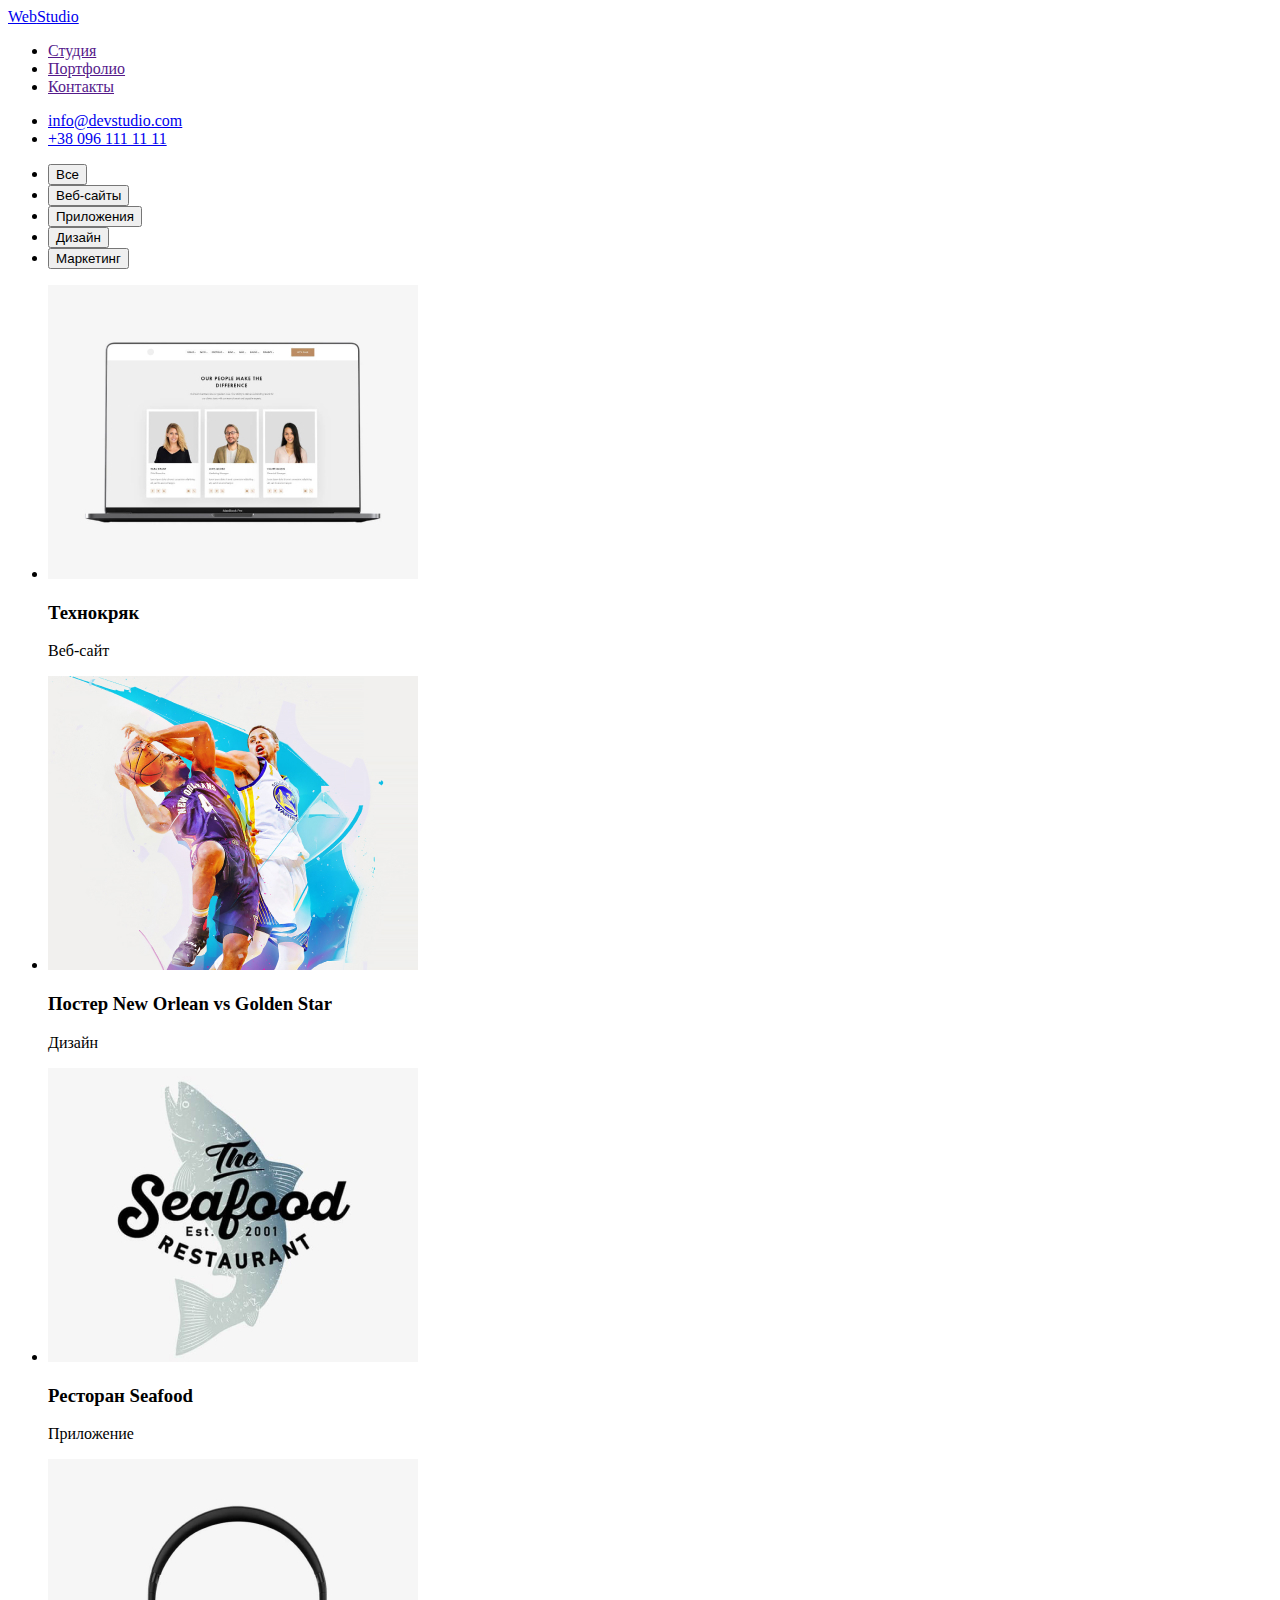
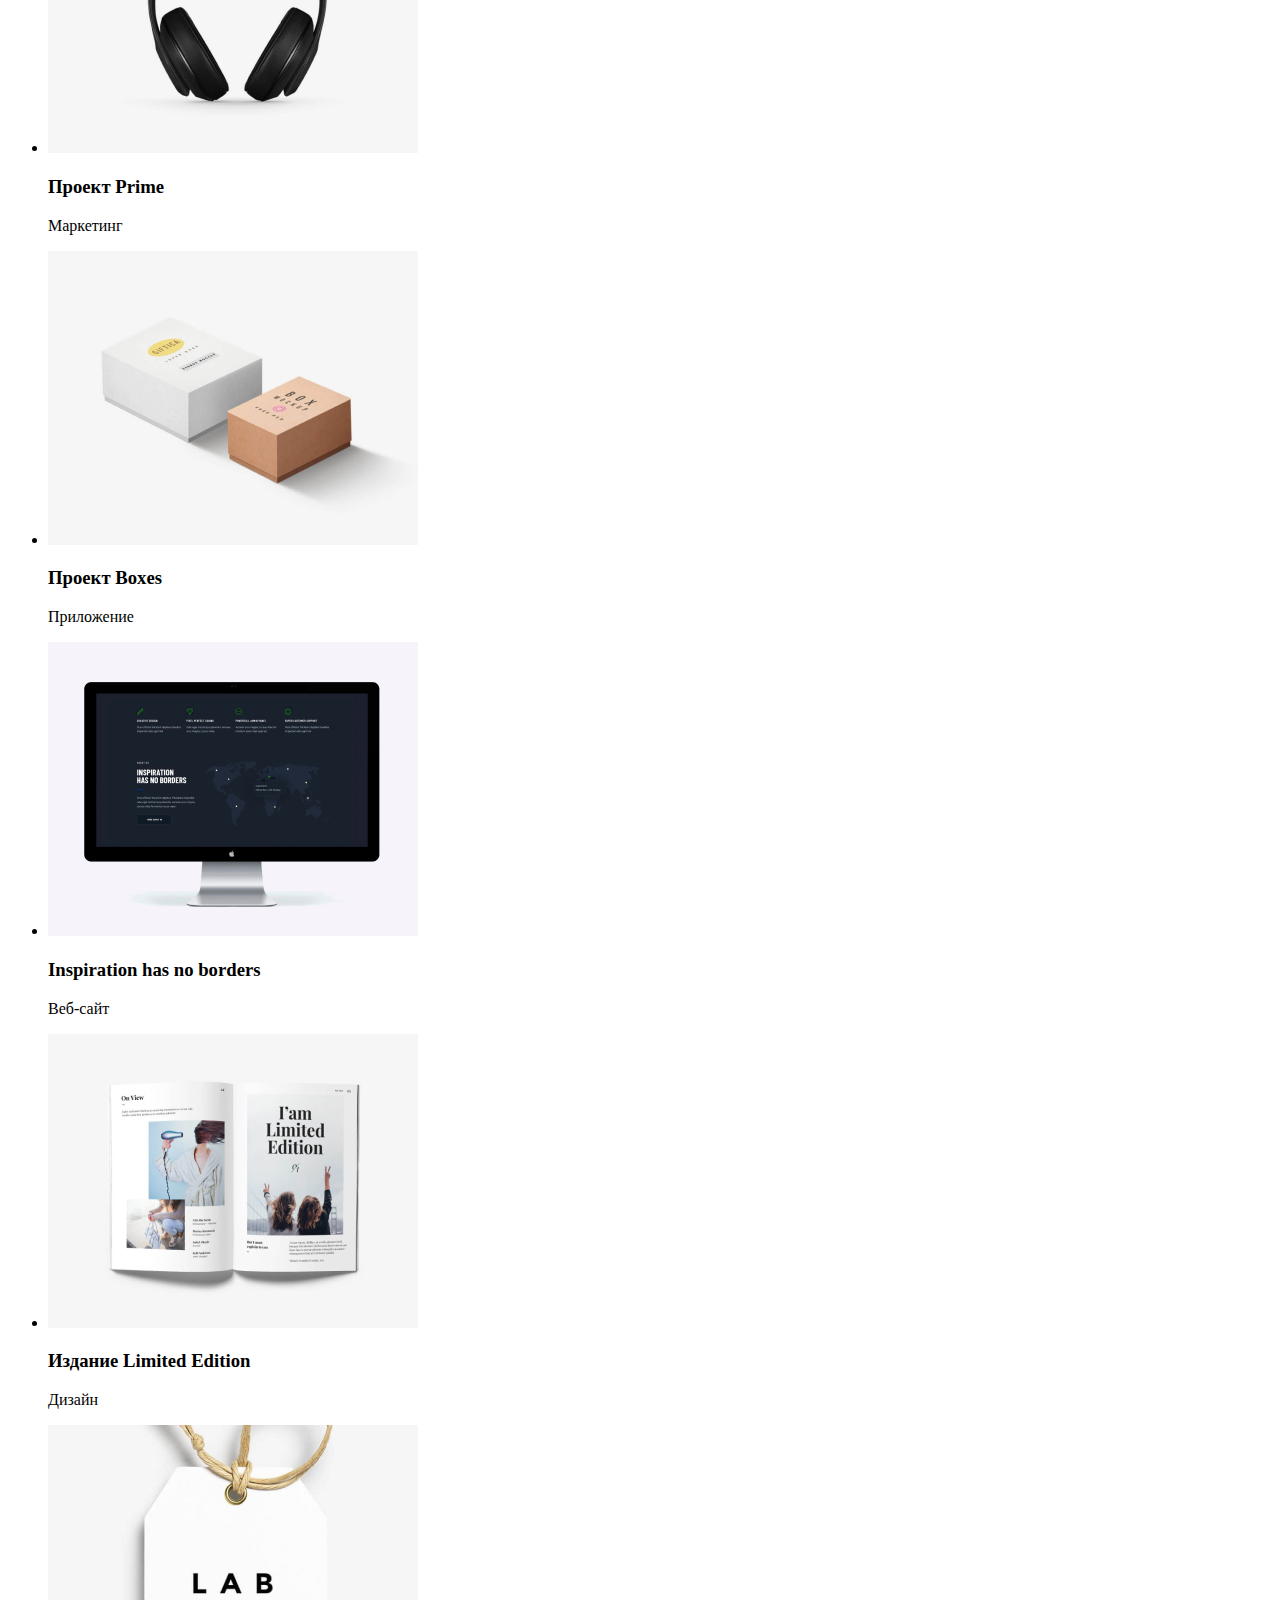
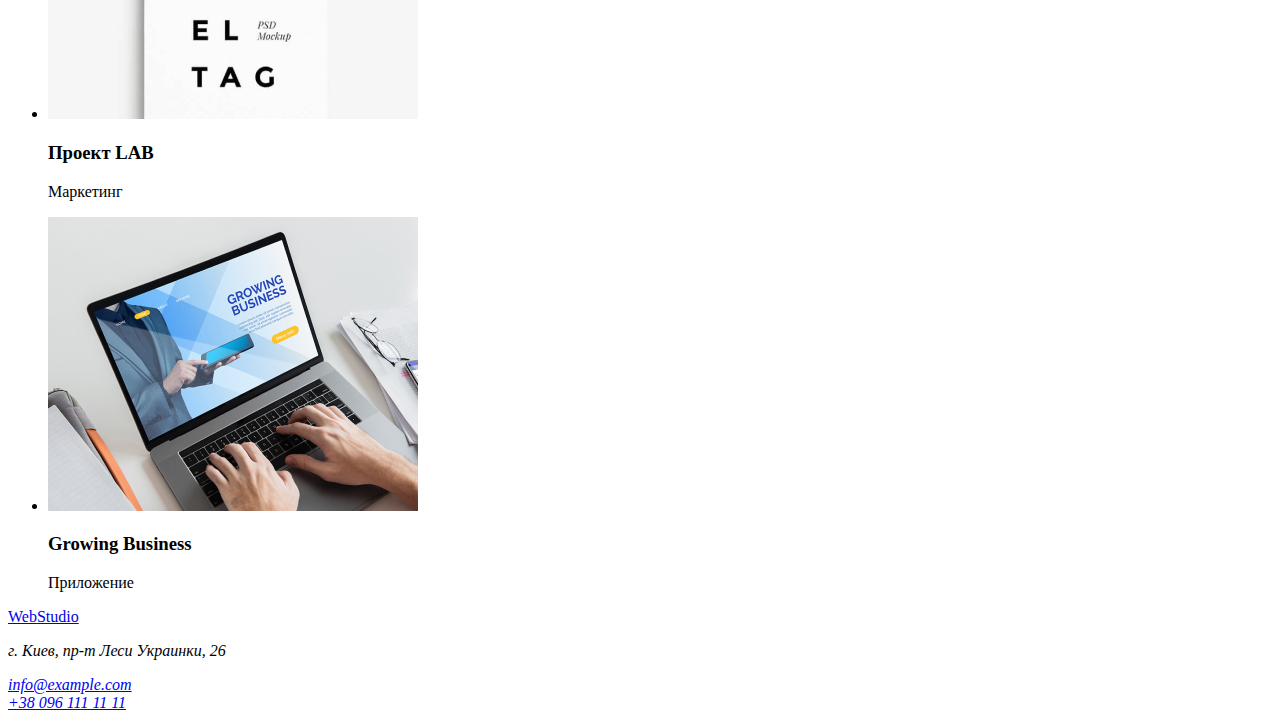
==== portfolio.html @ 09f895d4 "Create portfolio.html" ====
<!DOCTYPE html>
<html lang="ru">
  <head>
    <meta charset="UTF-8" />
    <meta http-equiv="X-UA-Compatible" content="IE=edge" />
    <meta name="viewport" content="width=device-width, initial-scale=1.0" />
    <title>Портфолио</title>
  </head>
  <body>
    <header>
      <nav>
        <a href="/"><span>Web</span>Studio</a>
        <ul>
          <li><a href="">Студия</a></li>
          <li><a href="">Портфолио</a></li>
          <li><a href="">Контакты</a></li>
        </ul>
      </nav>
      <ul>
        <li><a href="mailto:info@devstudio.com">info@devstudio.com</a></li>
        <li><a href="tel:+380961111111">+38 096 111 11 11</a></li>
      </ul>
    </header>
    <main>
      <div class="filters">
        <!--группа кнопок для фильтра портфолио -->
        <ul>
          <li>
            <button type="button">Все</button>
          </li>
          <li>
            <button type="button">Веб-сайты</button>
          </li>
          <li>
            <button type="button">Приложения</button>
          </li>
          <li>
            <button type="button">Дизайн</button>
          </li>
          <li>
            <button type="button">Маркетинг</button>
          </li>
        </ul>
      </div>
      <section class="project-list">
        <ul>
          <li>
            <img
              src="images/imgp1.jpg"
              alt="открытое окно сайта в браузере на
            экране ноутбука"
              width="370"
            />
            <h3>Технокряк</h3>
            <p>Веб-сайт</p>
          </li>
          <li>
            <img
              src="images/imgp2.jpg"
              alt="два баскетболиста деруться за мяч"
              width="370"
            />
            <h3>Постер <span lang="en">New Orlean vs Golden Star</span></h3>
            <p>Дизайн</p>
          </li>
          <li>
            <img
              src="images/imgp3.jpg"
              alt="логотип рыбного ресторана"
              width="370"
            />
            <h3>Ресторан <span lang="en">Seafood</span></h3>
            <p>Приложение</p>
          </li>
          <li>
            <img src="images/imgp4.jpg" alt="наушники" width="370" />
            <h3>Проект <span lang="en">Prime</span></h3>
            <p>Маркетинг</p>
          </li>
          <li>
            <img
              src="images/imgp5.jpg"
              alt="большая белая коробка и маленькая розовая"
              width="370"
            />
            <h3>Проект <span lang="en">Boxes</span></h3>
            <p>Приложение</p>
          </li>
          <li>
            <img
              src="images/imgp6.jpg"
              alt="открытое окно сайта в браузере на
            экране компьютера"
              width="370"
            />
            <h3 lang="en">Inspiration has no borders</h3>
            <p>Веб-сайт</p>
          </li>
          <li>
            <img src="images/imgp7.jpg" alt="разворот издания" width="370" />
            <h3>Издание <span lang="en">Limited Edition</span></h3>
            <p>Дизайн</p>
          </li>
          <li>
            <img
              src="images/imgp8.jpg"
              alt="этикетка для проекта"
              width="370"
            />
            <h3>Проект <span lang="en">LAB</span></h3>
            <p>Маркетинг</p>
          </li>
          <li>
            <img
              src="images/imgp9.jpg"
              alt="руки на клавиатуре ноутбука с открытым приложением для бизнесса"
              width="370"
            />
            <h3 lang="en">Growing Business</h3>
            <p>Приложение</p>
          </li>
        </ul>
      </section>
    </main>
    <footer>
      <a href="/"><span>Web</span>Studio</a>
      <address>
        <p>г. Киев, пр-т Леси Украинки, 26</p>
        <a href="mailto:info@example.com">info@example.com</a><br />
        <a href="tel:+380961111111">+38 096 111 11 11</a>
      </address>
    </footer>
  </body>
</html>
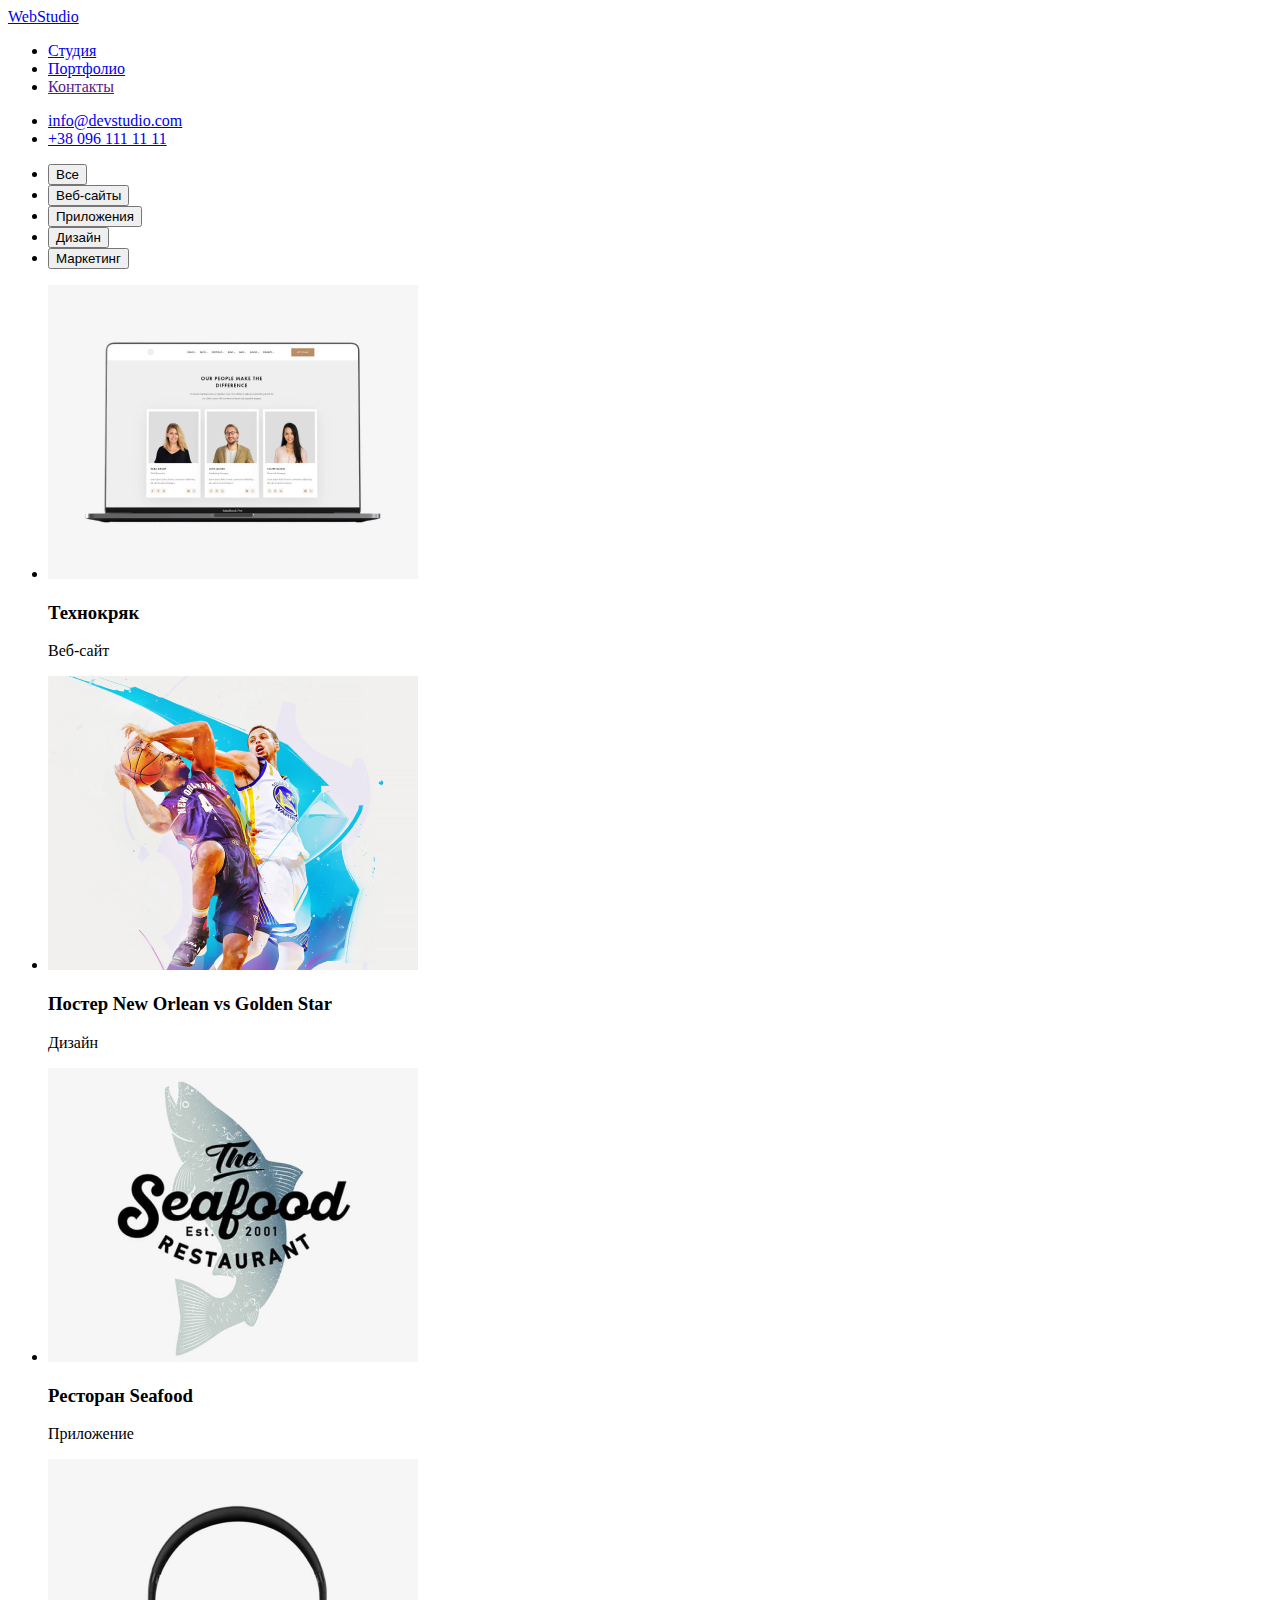
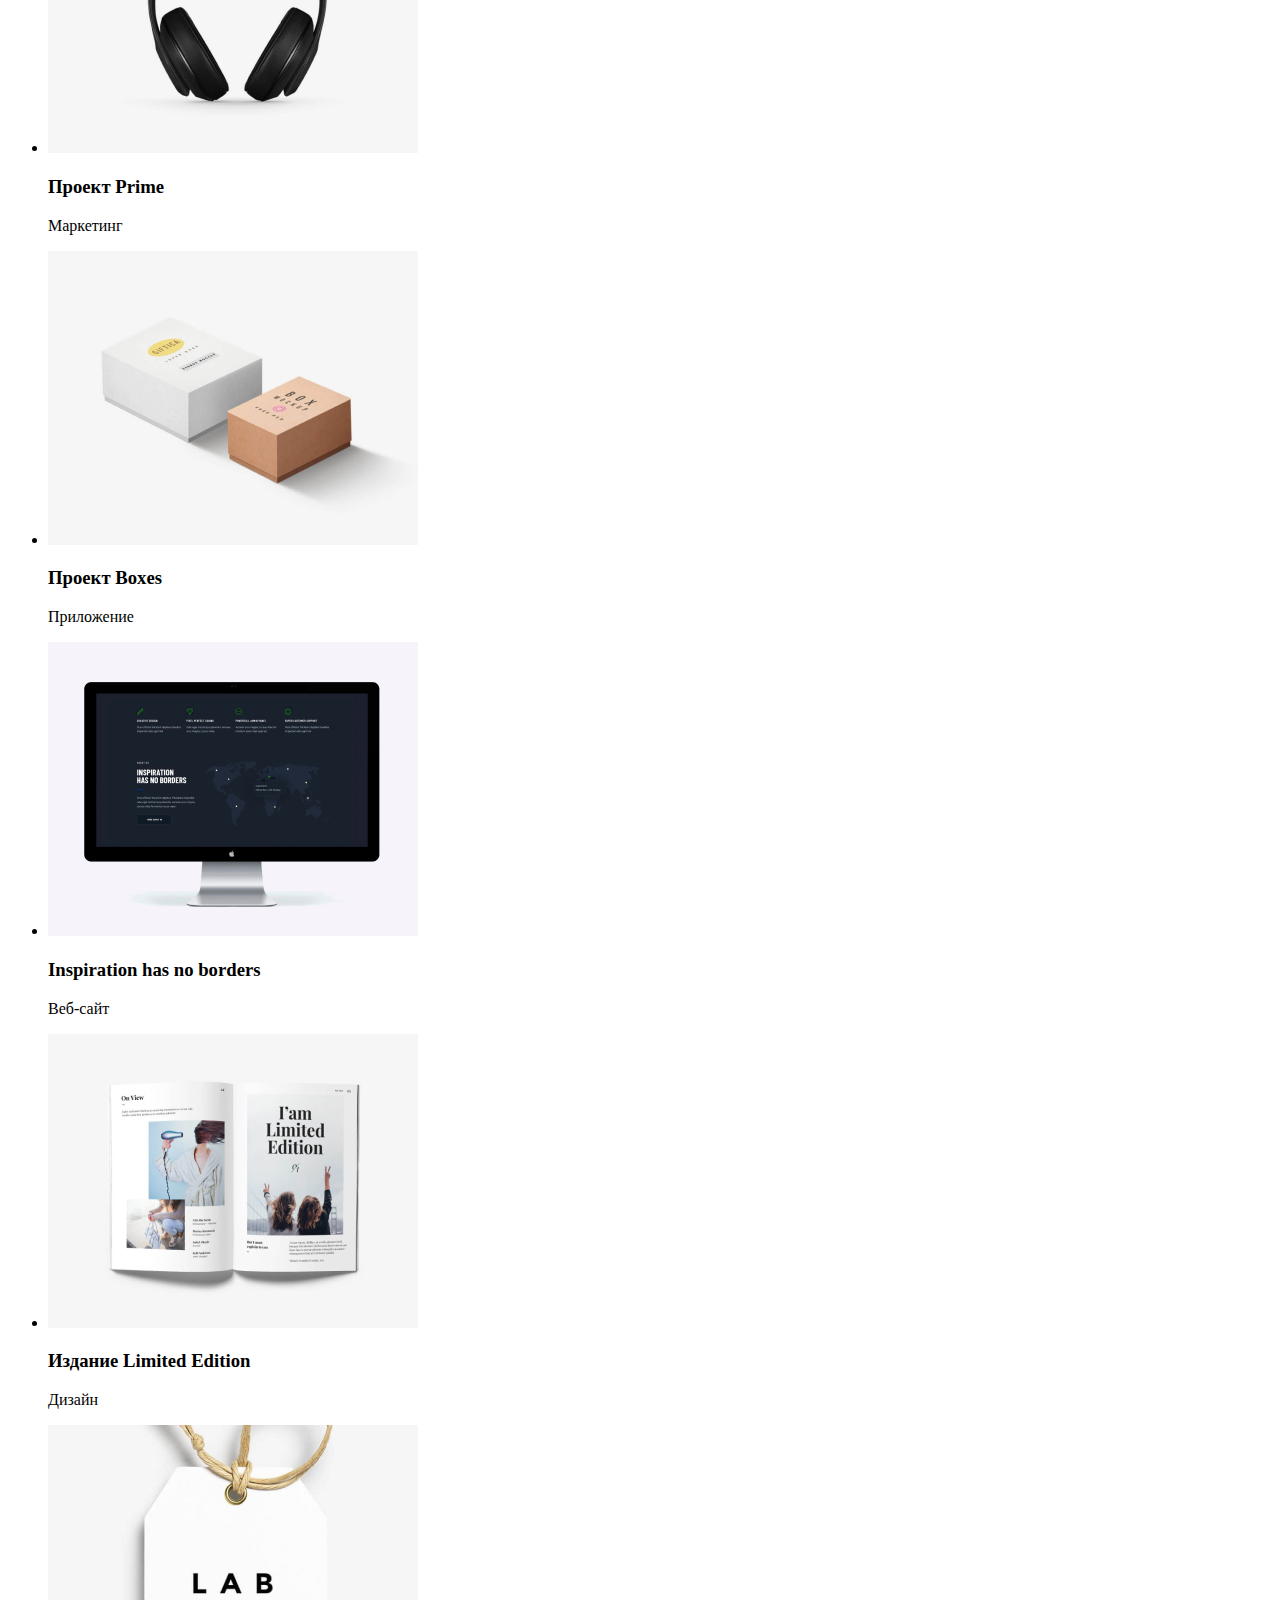
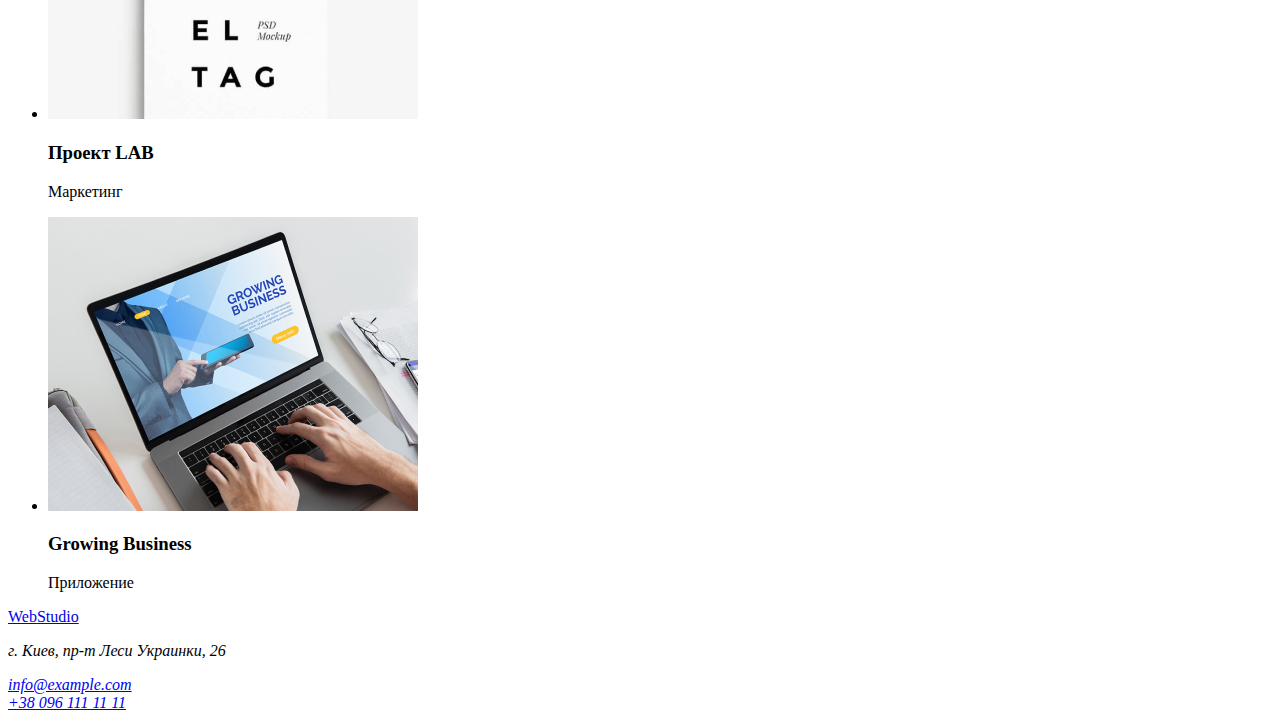
==== commit 1511fd9a: "added navigation links" ====
--- a/portfolio.html
+++ b/portfolio.html
@@ -9,10 +9,10 @@
   <body>
     <header>
       <nav>
-        <a href="/"><span>Web</span>Studio</a>
+        <a href="./index.html"><span>Web</span>Studio</a>
         <ul>
-          <li><a href="">Студия</a></li>
-          <li><a href="">Портфолио</a></li>
+          <li><a href="./index.html">Студия</a></li>
+          <li><a href="./portfolio.html">Портфолио</a></li>
           <li><a href="">Контакты</a></li>
         </ul>
       </nav>
@@ -123,7 +123,7 @@
       </section>
     </main>
     <footer>
-      <a href="/"><span>Web</span>Studio</a>
+      <a href="./index.html"><span>Web</span>Studio</a>
       <address>
         <p>г. Киев, пр-т Леси Украинки, 26</p>
         <a href="mailto:info@example.com">info@example.com</a><br />
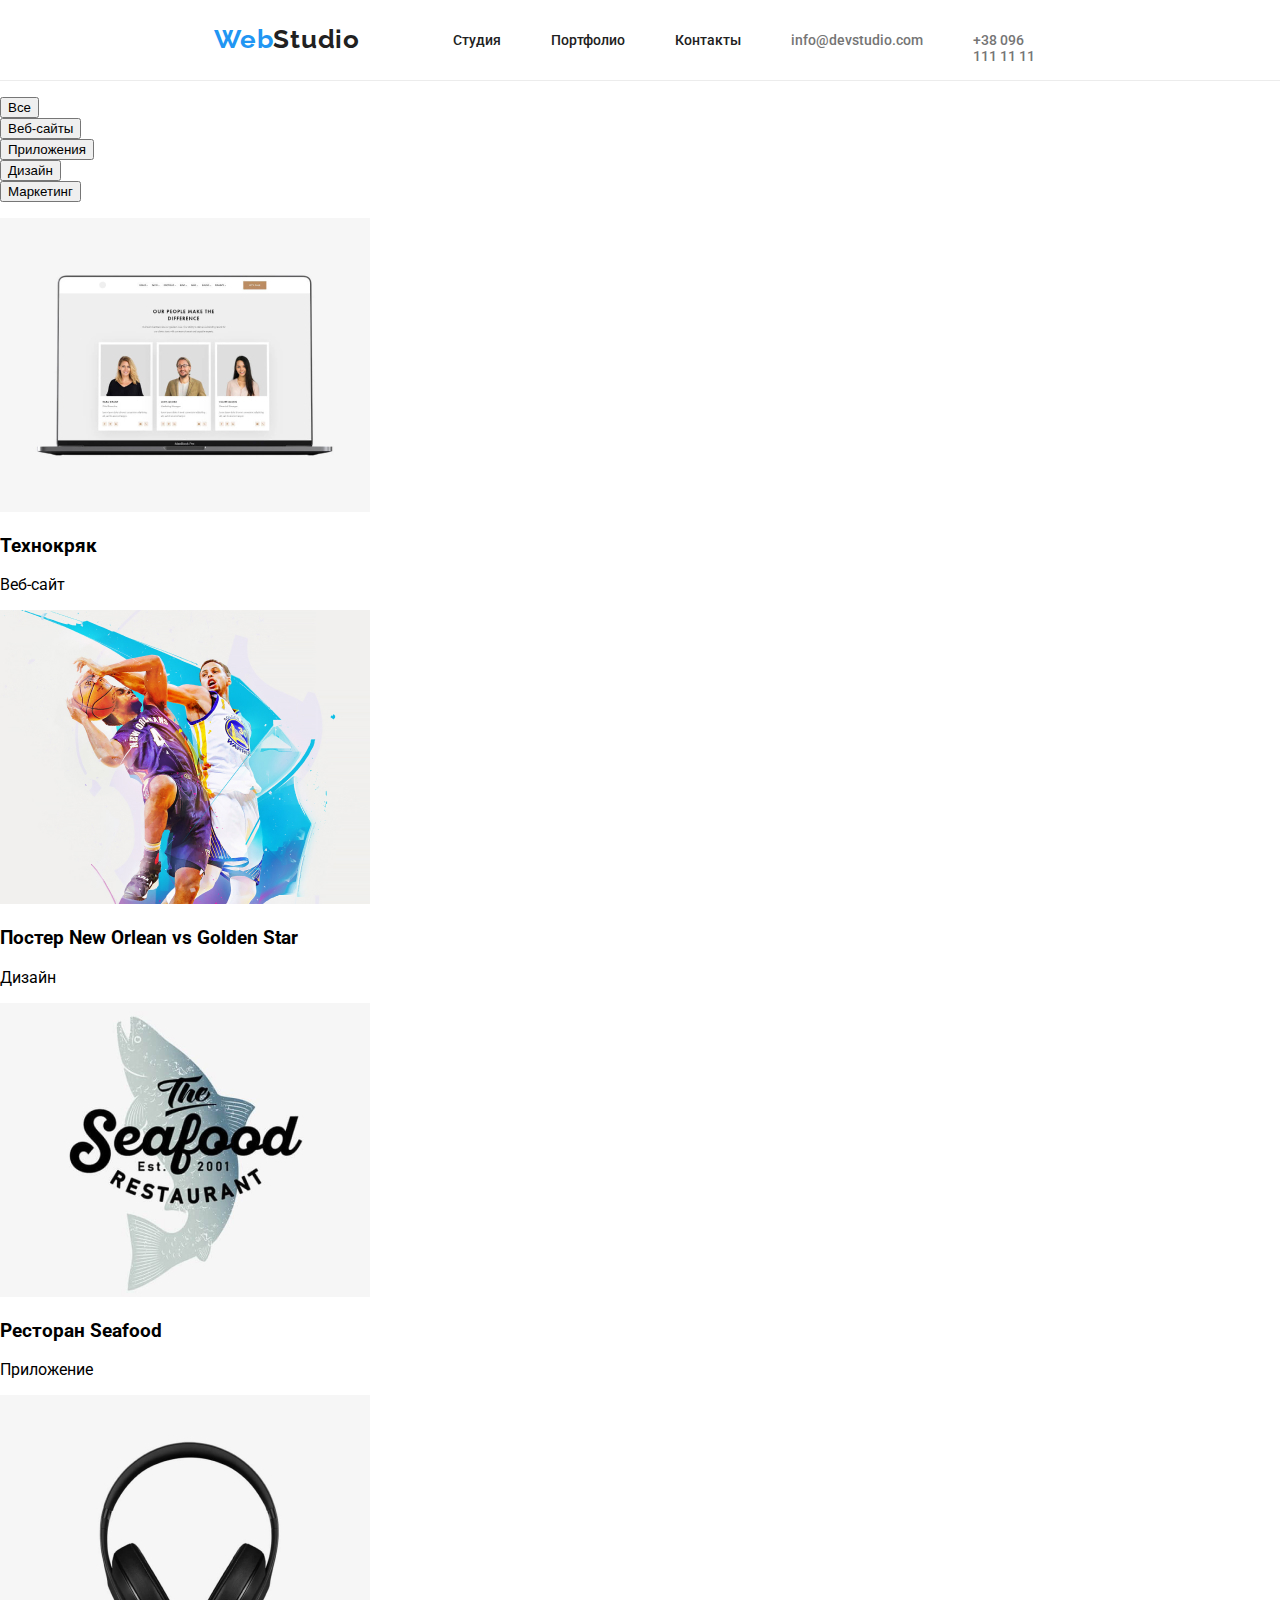
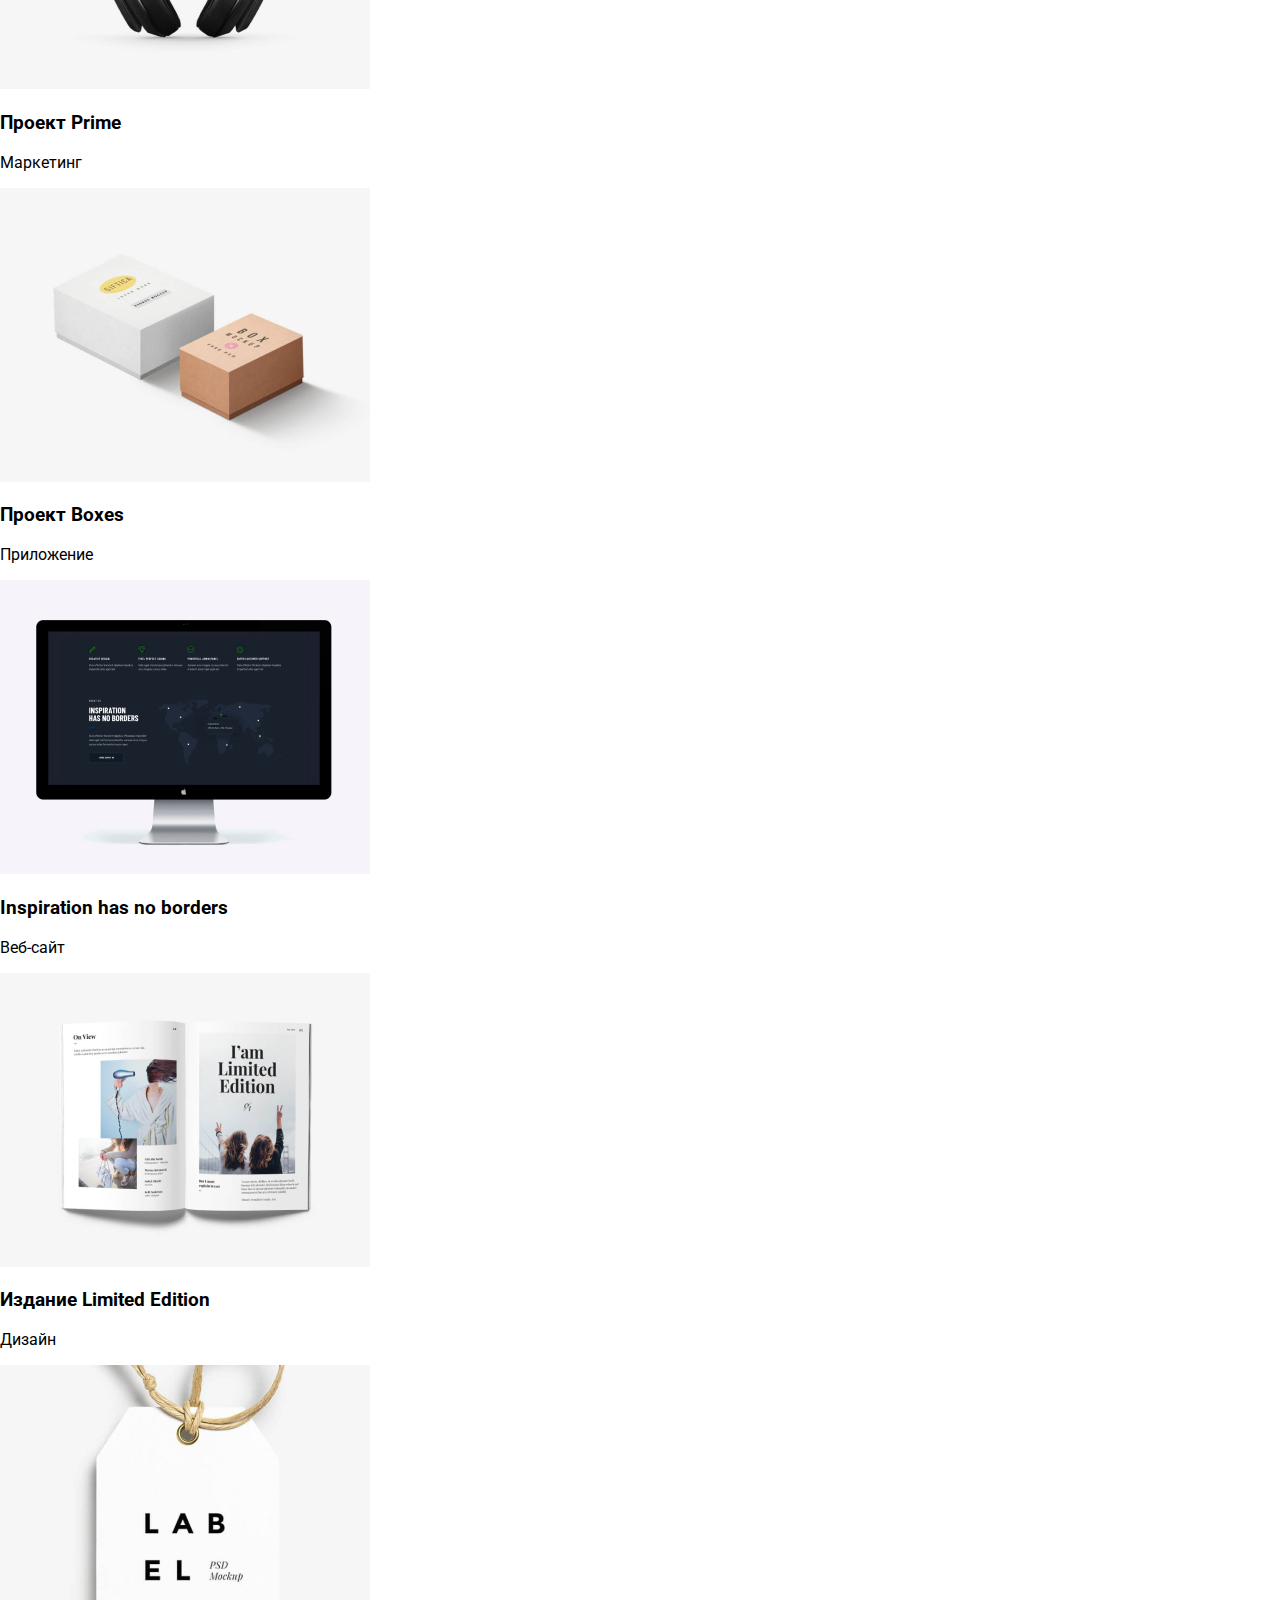
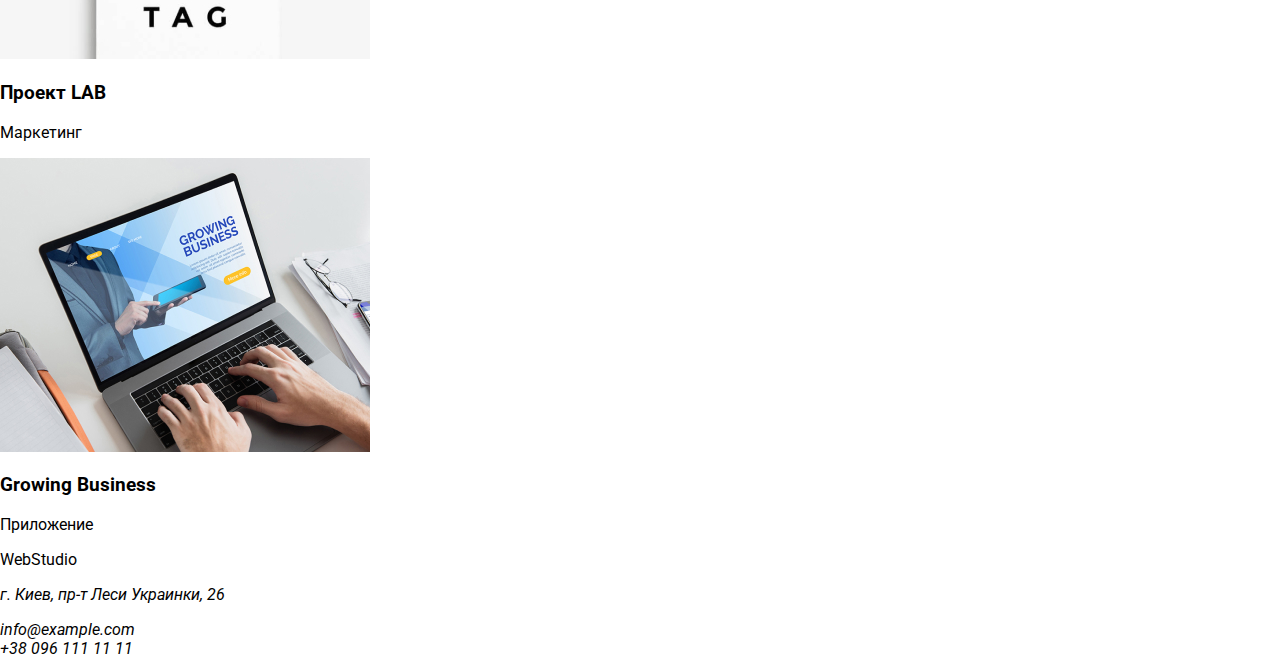
==== commit 362cf83b: "style for header" ====
--- a/portfolio.html
+++ b/portfolio.html
@@ -5,18 +5,27 @@
     <meta http-equiv="X-UA-Compatible" content="IE=edge" />
     <meta name="viewport" content="width=device-width, initial-scale=1.0" />
     <title>Портфолио</title>
+    <link rel="stylesheet" href="./css/styles.css" />
+    <link rel="preconnect" href="https://fonts.googleapis.com" />
+    <link rel="preconnect" href="https://fonts.gstatic.com" crossorigin />
+    <link
+      href="https://fonts.googleapis.com/css2?family=Raleway:wght@700&family=Roboto:wght@400;500;700;900&display=swap"
+      rel="stylesheet"
+    />
   </head>
   <body>
-    <header>
-      <nav>
-        <a href="./index.html"><span>Web</span>Studio</a>
-        <ul>
+    <header class="page-header">
+      <nav class="navigation">
+        <a class="logo" href="./index.html"
+          ><span class="blue">Web</span>Studio</a
+        >
+        <ul class="site-nav">
           <li><a href="./index.html">Студия</a></li>
           <li><a href="./portfolio.html">Портфолио</a></li>
           <li><a href="">Контакты</a></li>
         </ul>
       </nav>
-      <ul>
+      <ul class="contacts">
         <li><a href="mailto:info@devstudio.com">info@devstudio.com</a></li>
         <li><a href="tel:+380961111111">+38 096 111 11 11</a></li>
       </ul>
--- a/css/styles.css
+++ b/css/styles.css
@@ -0,0 +1,58 @@
+body {
+  margin: 0px;
+  font-family: "Roboto", sans-serif;
+}
+.page-header {
+  width: 100%;
+  height: 80px;
+  border-bottom: 1px solid #ececec;
+  color: #212121;
+  font-size: 14px;
+  font-weight: 500;
+}
+.page-header,
+.navigation,
+.site-nav,
+.contacts {
+  display: flex;
+}
+.logo {
+  font-family: "Raleway", sans-serif;
+  font-size: 26px;
+  font-weight: 700;
+  letter-spacing: 0.03em;
+  margin: 24px 68px 25px 214px;
+}
+.blue {
+  color: #2196f3;
+}
+/* this makes my buttons black */
+a,
+a.logo:hover {
+  text-decoration: none;
+  color: inherit;
+}
+a:hover,
+a:focus {
+  text-decoration: none;
+  color: #2196f3;
+}
+li {
+  list-style-type: none;
+}
+ul {
+  padding-left: 0;
+}
+.site-nav,
+.contacts {
+  margin: 0;
+}
+.site-nav li,
+.contacts li {
+  margin: 32px 25px 0px 25px;
+}
+.contacts {
+  margin-left: auto;
+  margin-right: 215px;
+  color: #757575;
+}
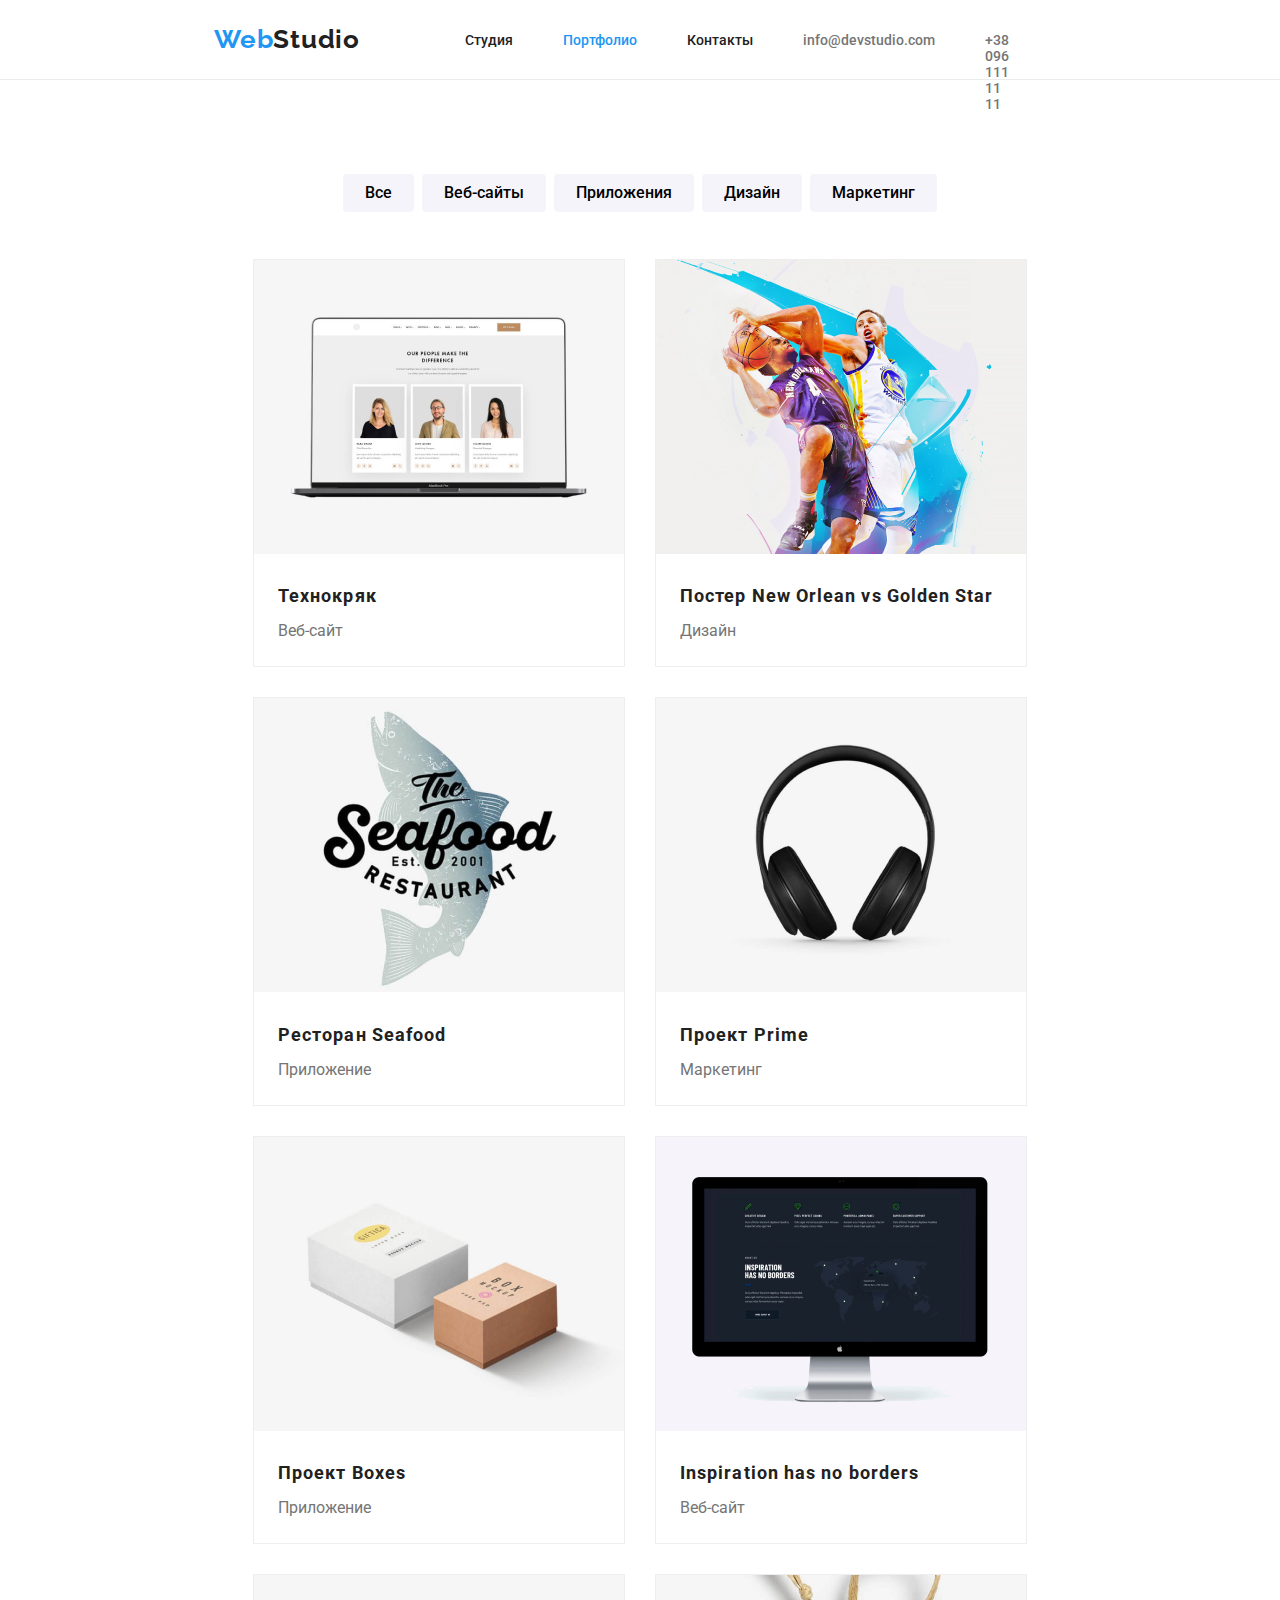
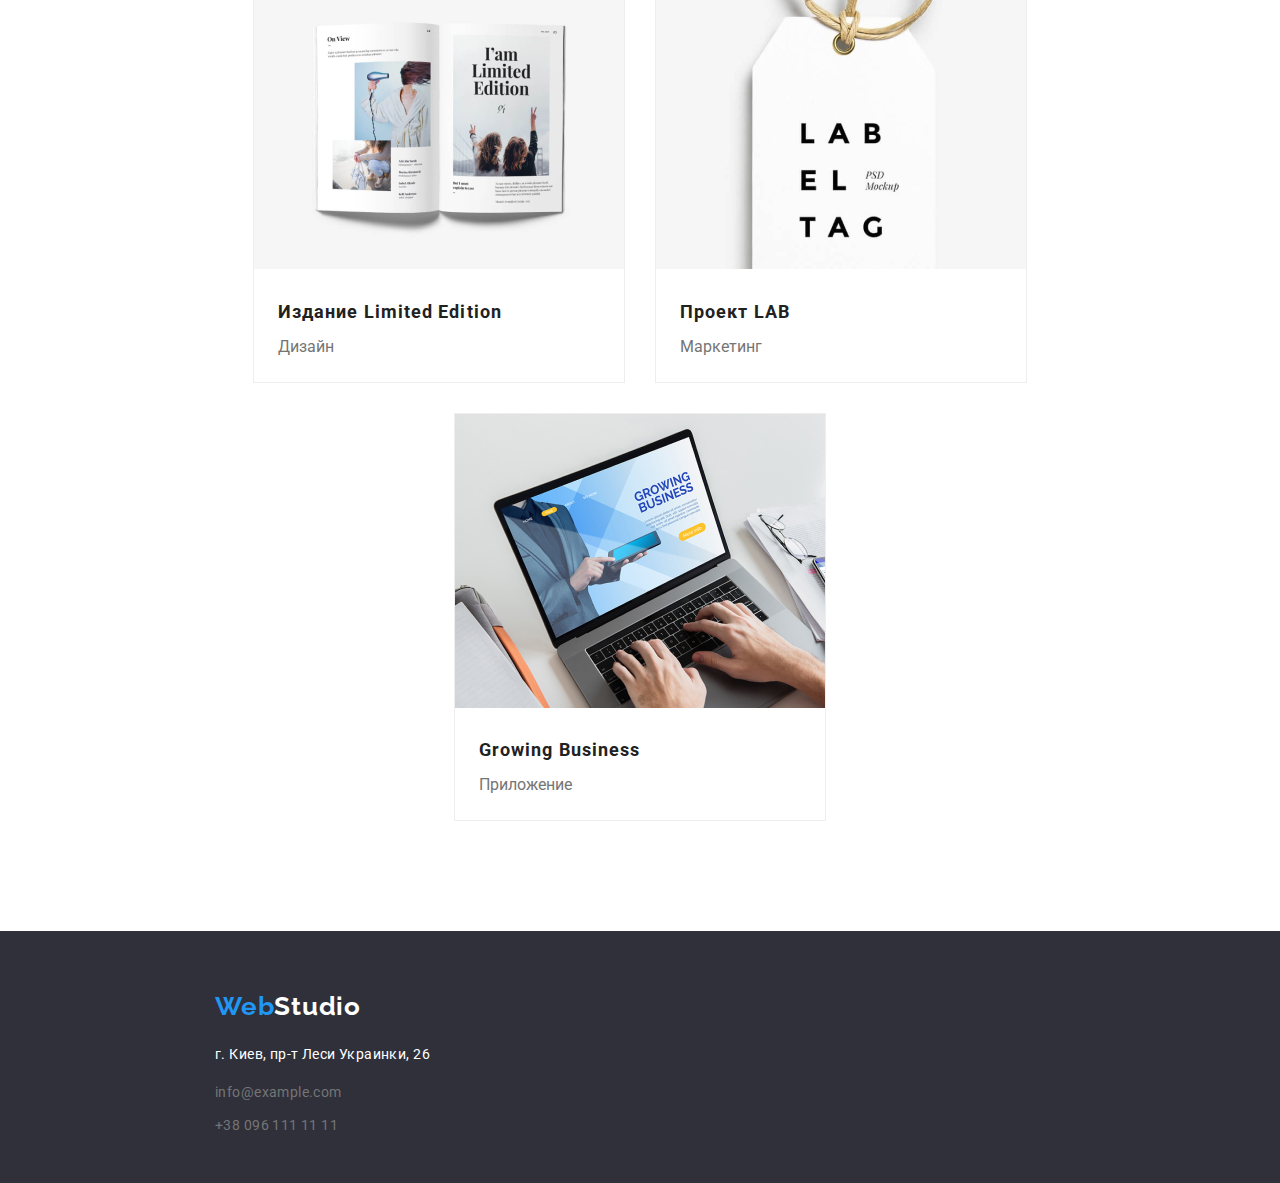
==== commit 61a68b00: "styles for index and portfolio" ====
--- a/portfolio.html
+++ b/portfolio.html
@@ -5,6 +5,10 @@
     <meta http-equiv="X-UA-Compatible" content="IE=edge" />
     <meta name="viewport" content="width=device-width, initial-scale=1.0" />
     <title>Портфолио</title>
+    <link
+      rel="stylesheet"
+      href="https://cdnjs.cloudflare.com/ajax/libs/modern-normalize/1.0.0/modern-normalize.min.css"
+    />
     <link rel="stylesheet" href="./css/styles.css" />
     <link rel="preconnect" href="https://fonts.googleapis.com" />
     <link rel="preconnect" href="https://fonts.gstatic.com" crossorigin />
@@ -21,7 +25,7 @@
         >
         <ul class="site-nav">
           <li><a href="./index.html">Студия</a></li>
-          <li><a href="./portfolio.html">Портфолио</a></li>
+          <li><a class="current-page" href="./portfolio.html">Портфолио</a></li>
           <li><a href="">Контакты</a></li>
         </ul>
       </nav>
@@ -33,110 +37,117 @@
     <main>
       <div class="filters">
         <!--группа кнопок для фильтра портфолио -->
-        <ul>
+        <ul class="button-group">
           <li>
-            <button type="button">Все</button>
+            <button class="button" type="button">Все</button>
           </li>
           <li>
-            <button type="button">Веб-сайты</button>
+            <button class="button" type="button">Веб-сайты</button>
           </li>
           <li>
-            <button type="button">Приложения</button>
+            <button class="button" type="button">Приложения</button>
           </li>
           <li>
-            <button type="button">Дизайн</button>
+            <button class="button" type="button">Дизайн</button>
           </li>
           <li>
-            <button type="button">Маркетинг</button>
+            <button class="button" type="button">Маркетинг</button>
           </li>
         </ul>
       </div>
       <section class="project-list">
-        <ul>
-          <li>
+        <ul class="project-items">
+          <li class="item">
             <img
               src="images/imgp1.jpg"
               alt="открытое окно сайта в браузере на
             экране ноутбука"
               width="370"
             />
-            <h3>Технокряк</h3>
-            <p>Веб-сайт</p>
+            <h3 class="item-title">Технокряк</h3>
+            <p class="item-description">Веб-сайт</p>
           </li>
-          <li>
+          <li class="item">
             <img
               src="images/imgp2.jpg"
               alt="два баскетболиста деруться за мяч"
               width="370"
             />
-            <h3>Постер <span lang="en">New Orlean vs Golden Star</span></h3>
-            <p>Дизайн</p>
+            <h3 class="item-title">
+              Постер <span lang="en">New Orlean vs Golden Star</span>
+            </h3>
+            <p class="item-description">Дизайн</p>
           </li>
-          <li>
+          <li class="item">
             <img
               src="images/imgp3.jpg"
               alt="логотип рыбного ресторана"
               width="370"
             />
-            <h3>Ресторан <span lang="en">Seafood</span></h3>
-            <p>Приложение</p>
+            <h3 class="item-title">Ресторан <span lang="en">Seafood</span></h3>
+            <p class="item-description">Приложение</p>
           </li>
-          <li>
+          <li class="item">
             <img src="images/imgp4.jpg" alt="наушники" width="370" />
-            <h3>Проект <span lang="en">Prime</span></h3>
-            <p>Маркетинг</p>
+            <h3 class="item-title">Проект <span lang="en">Prime</span></h3>
+            <p class="item-description">Маркетинг</p>
           </li>
-          <li>
+          <li class="item">
             <img
               src="images/imgp5.jpg"
               alt="большая белая коробка и маленькая розовая"
               width="370"
             />
-            <h3>Проект <span lang="en">Boxes</span></h3>
-            <p>Приложение</p>
+            <h3 class="item-title">Проект <span lang="en">Boxes</span></h3>
+            <p class="item-description">Приложение</p>
           </li>
-          <li>
+          <li class="item">
             <img
               src="images/imgp6.jpg"
               alt="открытое окно сайта в браузере на
             экране компьютера"
               width="370"
             />
-            <h3 lang="en">Inspiration has no borders</h3>
-            <p>Веб-сайт</p>
+            <h3 class="item-title" lang="en">Inspiration has no borders</h3>
+            <p class="item-description">Веб-сайт</p>
           </li>
-          <li>
+          <li class="item">
             <img src="images/imgp7.jpg" alt="разворот издания" width="370" />
-            <h3>Издание <span lang="en">Limited Edition</span></h3>
-            <p>Дизайн</p>
+            <h3 class="item-title">
+              Издание <span lang="en">Limited Edition</span>
+            </h3>
+            <p class="item-description">Дизайн</p>
           </li>
-          <li>
+          <li class="item">
             <img
               src="images/imgp8.jpg"
               alt="этикетка для проекта"
               width="370"
             />
-            <h3>Проект <span lang="en">LAB</span></h3>
-            <p>Маркетинг</p>
+            <h3 class="item-title">Проект <span lang="en">LAB</span></h3>
+            <p class="item-description">Маркетинг</p>
           </li>
-          <li>
+          <li class="item">
             <img
               src="images/imgp9.jpg"
               alt="руки на клавиатуре ноутбука с открытым приложением для бизнесса"
               width="370"
             />
-            <h3 lang="en">Growing Business</h3>
-            <p>Приложение</p>
+            <h3 class="item-title" lang="en">Growing Business</h3>
+            <p class="item-description">Приложение</p>
           </li>
         </ul>
       </section>
     </main>
-    <footer>
-      <a href="./index.html"><span>Web</span>Studio</a>
-      <address>
+    <footer class="page-footer">
+      <a class="logo" href="./index.html"
+        ><span class="blue">Web</span>Studio</a
+      >
+      <address class="address">
         <p>г. Киев, пр-т Леси Украинки, 26</p>
-        <a href="mailto:info@example.com">info@example.com</a><br />
-        <a href="tel:+380961111111">+38 096 111 11 11</a>
+        <a class="contacts" href="mailto:info@example.com">info@example.com</a
+        ><br />
+        <a class="contacts" href="tel:+380961111111">+38 096 111 11 11</a>
       </address>
     </footer>
   </body>
--- a/css/styles.css
+++ b/css/styles.css
@@ -1,14 +1,25 @@
+:root {
+  --primary-text-color: #212121;
+  --secondary-text-color: #757575;
+  --accent-color: #2196f3;
+  --contrast-background-color: #2f303a;
+  --white-color: #ffffff;
+  --secondary-backround-color: #f5f4fa;
+}
 body {
+  color: var(--primary-text-color);
   margin: 0px;
   font-family: "Roboto", sans-serif;
 }
+/* Главная */
+/* оформление шапки страницы */
 .page-header {
   width: 100%;
   height: 80px;
   border-bottom: 1px solid #ececec;
-  color: #212121;
   font-size: 14px;
   font-weight: 500;
+  padding: 24px 68px 25px 214px;
 }
 .page-header,
 .navigation,
@@ -20,11 +31,12 @@
   font-family: "Raleway", sans-serif;
   font-size: 26px;
   font-weight: 700;
-  letter-spacing: 0.03em;
-  margin: 24px 68px 25px 214px;
+  line-height: 31px;
+  letter-spacing: 0.03em;
+  margin-right: 80px;
 }
 .blue {
-  color: #2196f3;
+  color: var(--accent-color);
 }
 /* this makes my buttons black */
 a,
@@ -35,13 +47,14 @@
 a:hover,
 a:focus {
   text-decoration: none;
-  color: #2196f3;
-}
-li {
-  list-style-type: none;
+  color: var(--accent-color);
 }
 ul {
   padding-left: 0;
+  list-style: none;
+}
+.current-page {
+  color: var(--accent-color);
 }
 .site-nav,
 .contacts {
@@ -49,10 +62,200 @@
 }
 .site-nav li,
 .contacts li {
-  margin: 32px 25px 0px 25px;
+  margin: 8px 25px 0px 25px;
 }
 .contacts {
   margin-left: auto;
   margin-right: 215px;
-  color: #757575;
-}
+  color: var(--secondary-text-color);
+}
+/* оформление героя */
+.hero {
+  position: relative;
+  width: 100%;
+  height: 600px;
+  background: var(--contrast-background-color);
+  display: flex;
+  justify-content: center;
+  flex-direction: column;
+  color: var(--white-color);
+}
+.hero h1 {
+  text-align: center;
+  font-size: 44px;
+  font-weight: 900;
+  line-height: 60px;
+  letter-spacing: 0.06em;
+}
+.hero button {
+  width: 200px;
+  height: 50px;
+  background: var(--accent-color);
+  box-shadow: 0px 4px 4px rgba(0, 0, 0, 0.15);
+  border-radius: 4px;
+  align-self: center;
+  font-size: 16px;
+  font-weight: 700;
+  line-height: 30px;
+  letter-spacing: 0.06em;
+  color: var(--white-color);
+  border: none;
+  cursor: pointer;
+}
+/* секция список характеристик */
+.list-of-features {
+  margin: 94px 215px 0px 215px;
+}
+.list-of-features ul {
+  display: flex;
+  flex-direction: row;
+  justify-content: center;
+  margin: 0;
+}
+.feature {
+  margin: auto;
+  width: 270px;
+}
+.feature h3 {
+  font-size: 14px;
+  font-weight: 700;
+  line-height: 16px;
+  letter-spacing: 0.03em;
+}
+.feature p {
+  font-weight: 400;
+  font-size: 14px;
+  color: var(--secondary-text-color);
+  line-height: 24px;
+  letter-spacing: 0.03em;
+  margin: 0;
+}
+/* секция чем мы занимаемся */
+.what-we-do {
+  padding: 0 215px 0 215px;
+}
+.subtitle {
+  text-align: center;
+  font-size: 36px;
+  font-weight: 700;
+  letter-spacing: 0.03em;
+  line-height: 42px;
+  padding-top: 94px;
+  margin: 0;
+}
+.images,
+.team {
+  display: flex;
+  flex-direction: row;
+  justify-content: center;
+  padding-top: 50px;
+  margin: 0;
+}
+.images li {
+  margin: auto;
+  margin-bottom: 94px;
+  /* секция наша команда */
+}
+.people {
+  background-color: var(--secondary-backround-color);
+  padding: 0 215px 0 215px;
+}
+.member {
+  background-color: var(--white-color);
+  box-shadow: 0px 1px 3px rgba(0, 0, 0, 0.12), 0px 1px 1px rgba(0, 0, 0, 0.14),
+    0px 2px 1px rgba(0, 0, 0, 0.2);
+  border-radius: 0px 0px 4px 4px;
+  margin: auto;
+  margin-bottom: 94px;
+  margin-left: 0;
+  font-size: 16px;
+  text-align: center;
+  line-height: 19px;
+  letter-spacing: 0.03em;
+}
+.name {
+  font-weight: 500;
+}
+.member p {
+  color: var(--secondary-text-color);
+  font-weight: 400;
+}
+/* оформление подвала */
+.page-footer {
+  height: 252px;
+  width: auto;
+  background-color: var(--contrast-background-color);
+  padding: 60px 0 60px 215px;
+  color: var(--white-color);
+}
+.address {
+  font-size: 14px;
+  font-weight: 400;
+  line-height: 24px;
+  letter-spacing: 0.03em;
+  font-style: normal;
+  margin-top: 20px;
+  margin-bottom: 9px;
+}
+.address .contacts {
+  margin-bottom: 9px;
+  display: inline-block;
+}
+/* Портфолио */
+/* оформление кнопок странице портфолио */
+.button-group {
+  display: flex;
+  flex-direction: row;
+  justify-content: center;
+  margin-top: 94px;
+}
+.button {
+  border-style: none;
+  border-radius: 4px;
+  font-size: 16px;
+  font-weight: 500;
+  background-color: var(--secondary-backround-color);
+  padding: 6px 22px 6px 22px;
+  margin-right: 4px;
+  margin-left: 4px;
+  line-height: 26px;
+  cursor: pointer;
+}
+.button:hover,
+.button:focus {
+  background-color: var(--accent-color);
+  box-shadow: 0px 3px 1px rgba(0, 0, 0, 0.1), 0px 1px 2px rgba(0, 0, 0, 0.08),
+    0px 2px 2px rgba(0, 0, 0, 0.12);
+}
+/* оформление основного контента на странице портфолио */
+.project-list {
+  display: flex;
+  align-items: center;
+  padding-bottom: 79px;
+}
+.project-items {
+  display: flex;
+  flex-wrap: wrap;
+  justify-content: center;
+  padding-left: 200px;
+  padding-right: 200px;
+}
+.item {
+  margin: 15px;
+  border: 1px solid #eeeeee;
+  box-sizing: border-box;
+}
+.item-title {
+  font-size: 18px;
+  font-weight: 700;
+  line-height: 36px;
+  letter-spacing: 0.06em;
+  margin: 20px 24px 2px 24px;
+}
+.item-description {
+  color: var(--secondary-text-color);
+  font-size: 16px;
+  font-weight: 400;
+  line-height: 30px;
+  margin: 2px 24px 20px 24px;
+}
